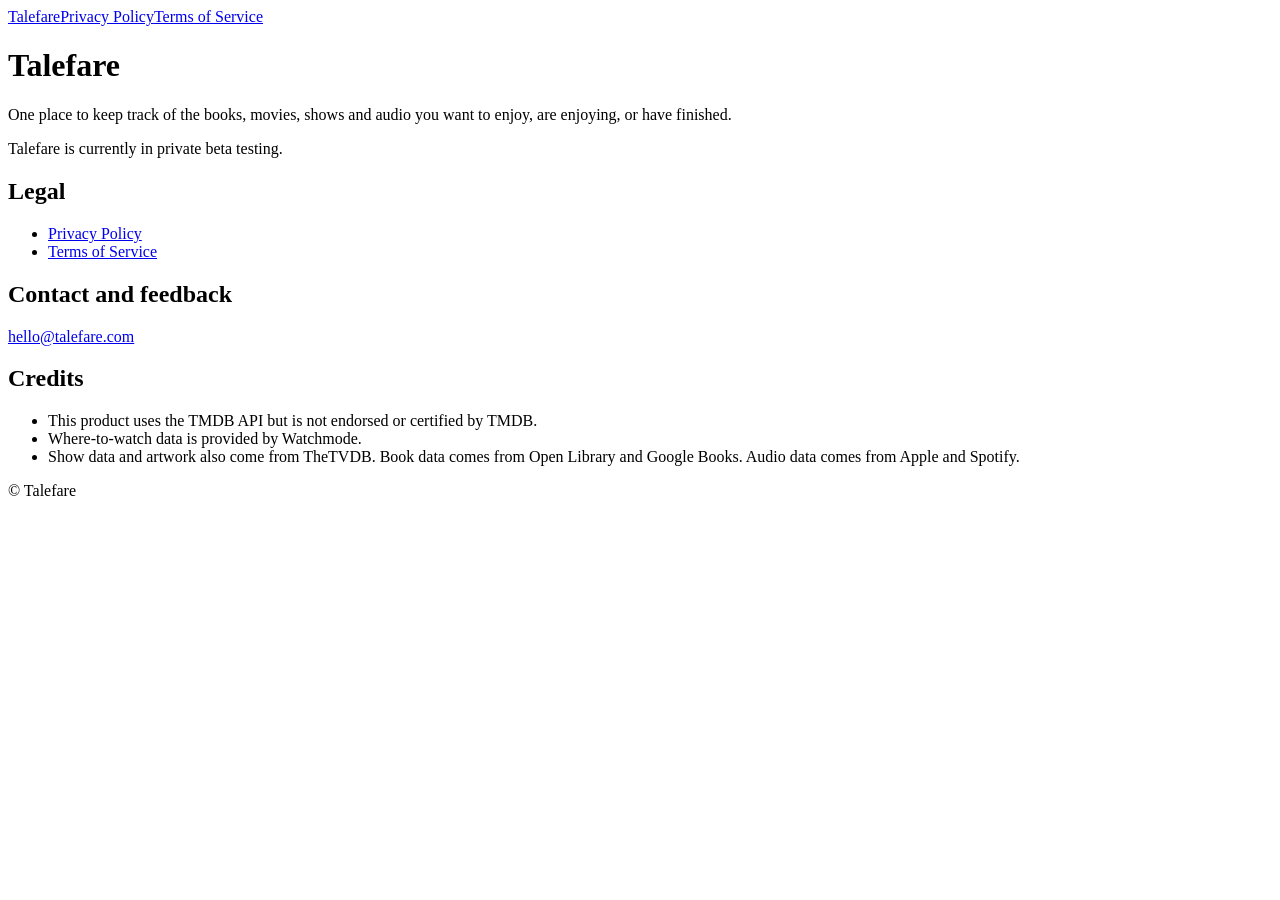
==== index.html @ f4f4b53f "Rename atlas-legal/index.html to index.html" ====
<!doctype html>
<html lang="en">
<head>
<meta charset="utf-8">
<meta name="viewport" content="width=device-width, initial-scale=1">
<title>Talefare</title>
<link rel="stylesheet" href="style.css">
</head>
<body>
<main>
<nav><a href="index.html">Talefare</a><a href="privacy.html">Privacy Policy</a><a href="terms.html">Terms of Service</a></nav>

<h1>Talefare</h1>
<p>One place to keep track of the books, movies, shows and audio you want to enjoy, are enjoying, or have finished.</p>
<p class="muted">Talefare is currently in private beta testing.</p>

<h2>Legal</h2>
<ul>
<li><a href="privacy.html">Privacy Policy</a></li>
<li><a href="terms.html">Terms of Service</a></li>
</ul>

<h2>Contact and feedback</h2>
<p><a href="mailto:hello@talefare.com">hello@talefare.com</a></p>

<h2>Credits</h2>
<ul>
<li>This product uses the TMDB API but is not endorsed or certified by TMDB.</li>
<li>Where-to-watch data is provided by Watchmode.</li>
<li>Show data and artwork also come from TheTVDB. Book data comes from Open Library and Google Books. Audio data comes from Apple and Spotify.</li>
</ul>

<footer class="muted">&copy; Talefare</footer>
</main>
</body>
</html>
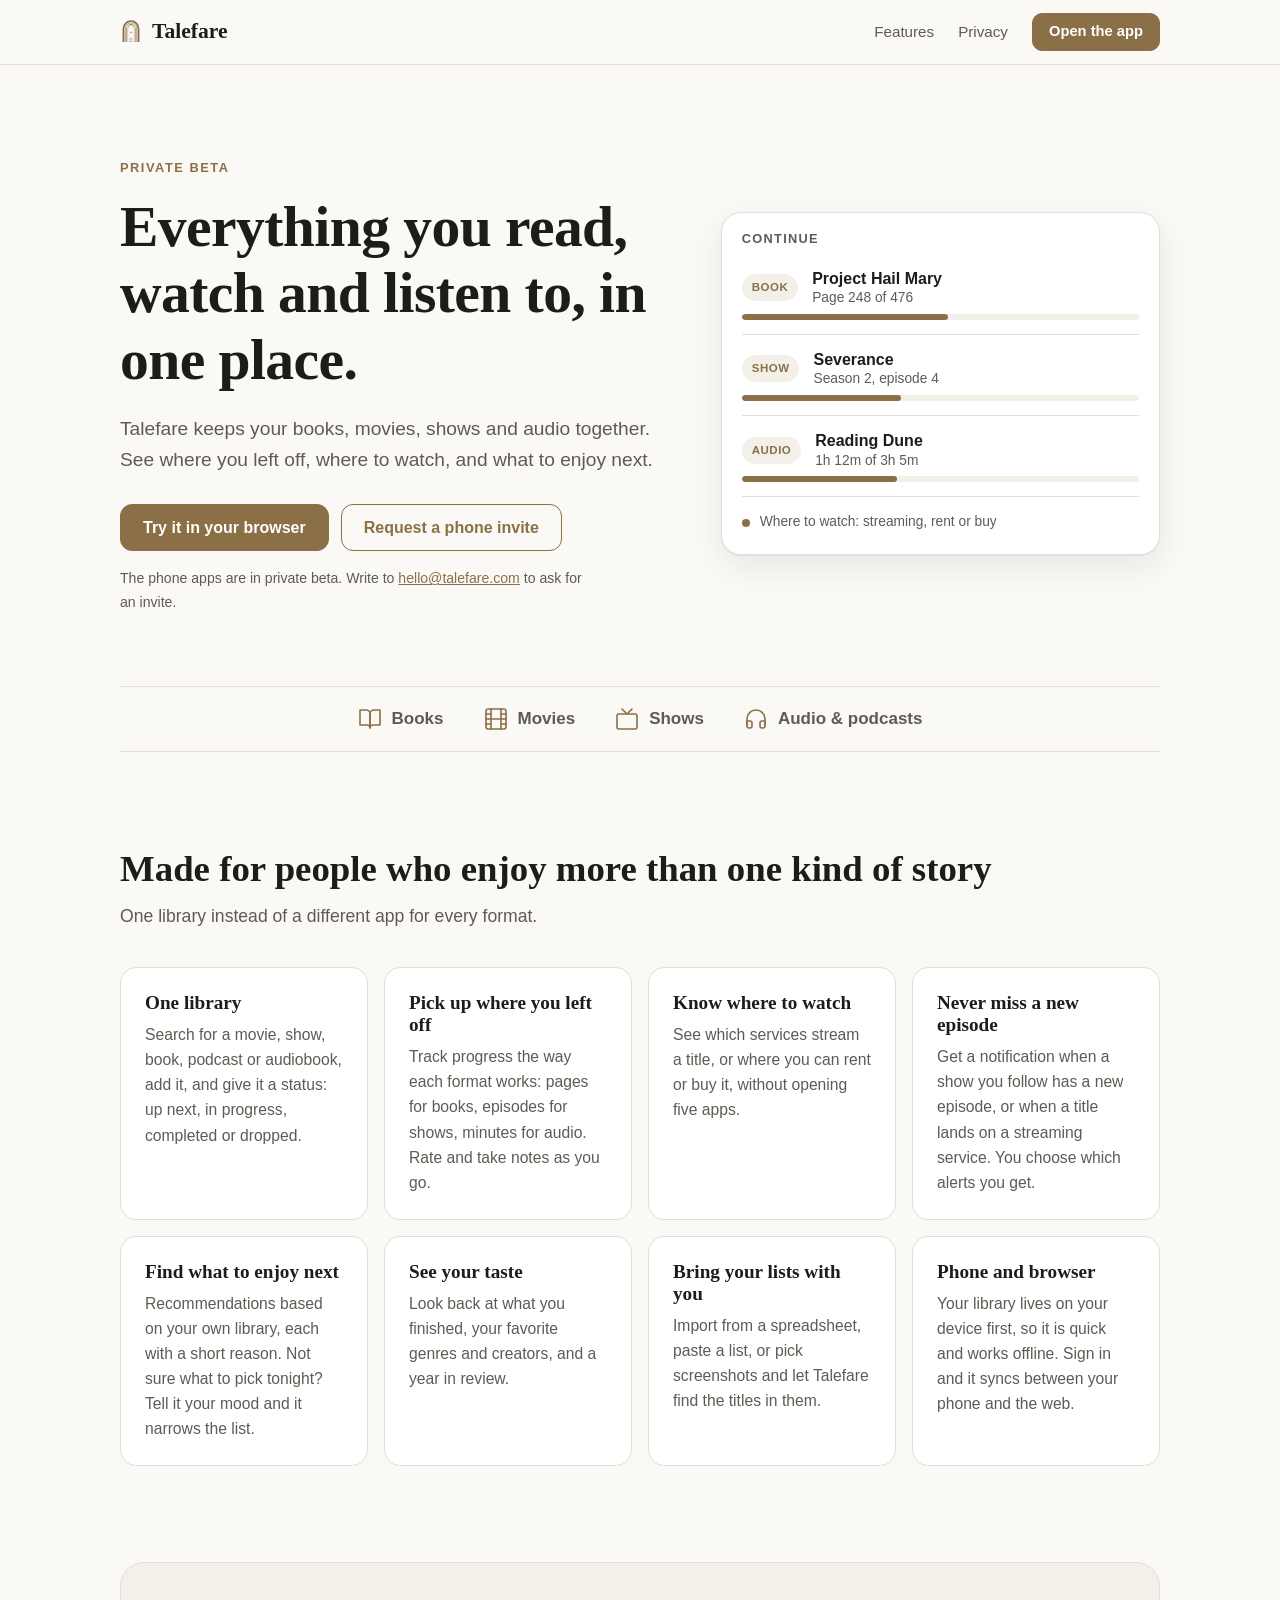
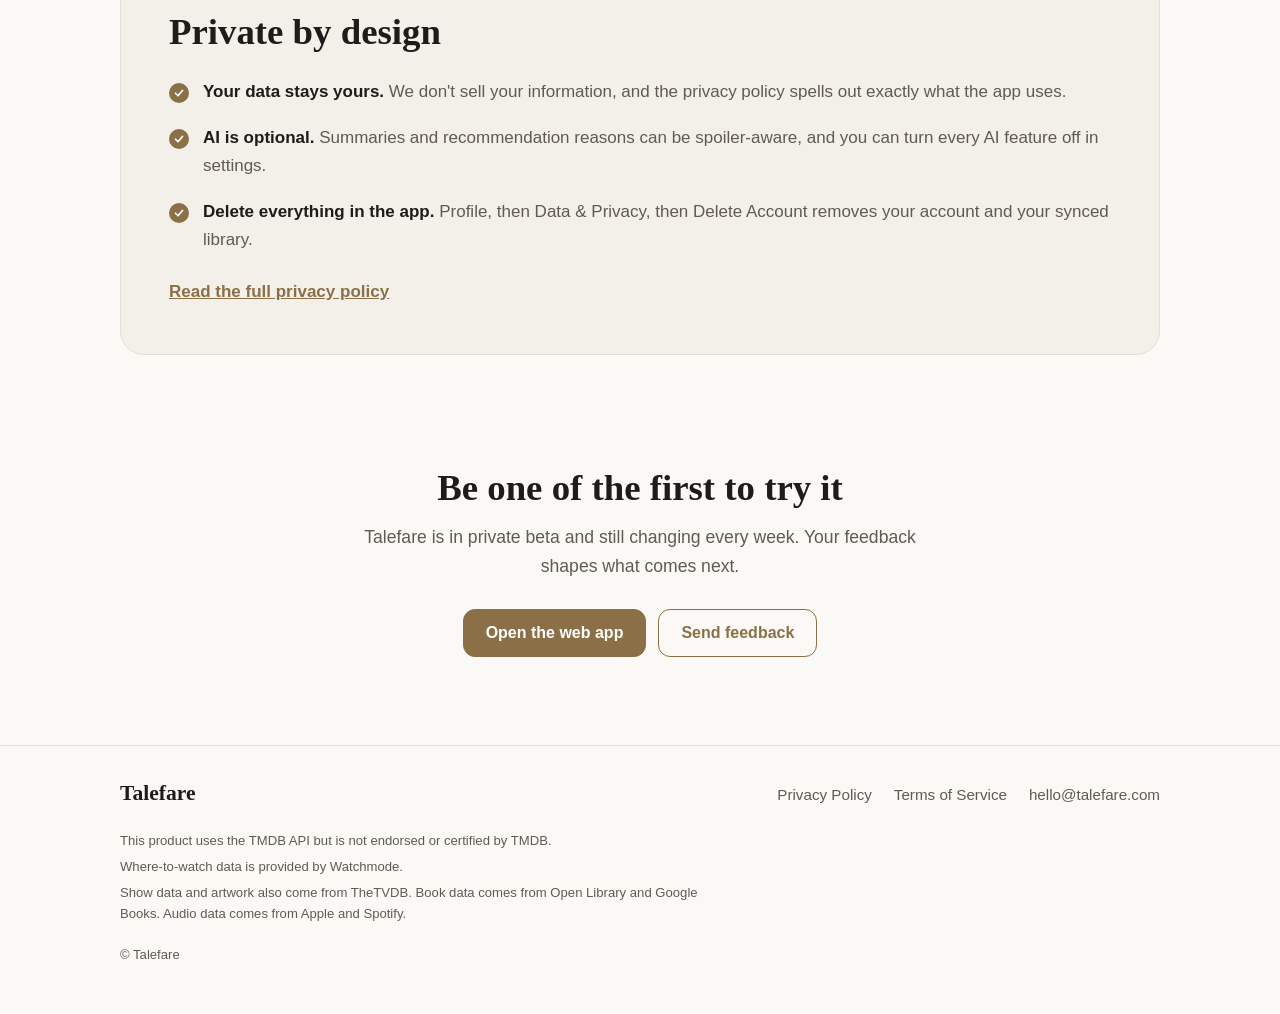
==== commit b7133a9c: "Add the Talefare landing page Replaces the placeholder home page with a real landing page: what Tale" ====
--- a/index.html
+++ b/index.html
@@ -3,34 +3,174 @@
 <head>
 <meta charset="utf-8">
 <meta name="viewport" content="width=device-width, initial-scale=1">
-<title>Talefare</title>
-<link rel="stylesheet" href="style.css">
+<title>Talefare: your books, movies, shows and audio in one place</title>
+<meta name="description" content="Talefare keeps the books, movies, shows and audio you want to enjoy, are enjoying, or have finished in one library, with progress, where to watch, and what to try next.">
+<meta name="theme-color" content="#faf9f6" media="(prefers-color-scheme: light)">
+<meta name="theme-color" content="#141412" media="(prefers-color-scheme: dark)">
+<meta property="og:type" content="website">
+<meta property="og:title" content="Talefare">
+<meta property="og:description" content="One library for the books, movies, shows and audio you love.">
+<meta property="og:url" content="https://talefare.com/">
+<link rel="icon" type="image/png" href="favicon.png">
+<link rel="stylesheet" href="landing.css">
 </head>
 <body>
+
+<header class="site-header">
+  <div class="wrap bar">
+    <a class="brand" href="/" aria-label="Talefare home">
+      <svg class="mark" viewBox="0 0 120 140" fill="currentColor" aria-hidden="true"><path d="M14 125 L14 52 A46 46 0 0 1 106 52 L106 125 L96 125 L96 52 A36 36 0 0 0 24 52 L24 125 Z"/><path d="M27 125 L27 52 A33 33 0 0 1 93 52 L93 125 L90 125 L90 52 A30 30 0 0 0 30 52 L30 125 Z"/><path d="M35 125 L35 52 A25 25 0 0 1 85 52 L85 125 L82 125 L82 52 A22 22 0 0 0 38 52 L38 125 Z"/><path d="M42 125 L42 52 A18 18 0 0 1 78 52 L78 125 L76 125 L76 52 A16 16 0 0 0 44 52 L44 125 Z"/><path d="M60 65 L61.6 70.4 L67 72 L61.6 73.6 L60 79 L58.4 73.6 L53 72 L58.4 70.4 Z"/><rect x="52" y="105" width="16" height="2.4"/><rect x="50" y="112" width="20" height="2.4"/><rect x="48" y="119" width="24" height="2.4"/></svg>
+      <span>Talefare</span>
+    </a>
+    <nav class="top-nav" aria-label="Main">
+      <a class="hide-sm" href="#features">Features</a>
+      <a class="hide-sm" href="#private">Privacy</a>
+      <a class="btn btn-small" href="https://app.talefare.com">Open the app</a>
+    </nav>
+  </div>
+</header>
+
 <main>
-<nav><a href="index.html">Talefare</a><a href="privacy.html">Privacy Policy</a><a href="terms.html">Terms of Service</a></nav>
 
-<h1>Talefare</h1>
-<p>One place to keep track of the books, movies, shows and audio you want to enjoy, are enjoying, or have finished.</p>
-<p class="muted">Talefare is currently in private beta testing.</p>
+  <section class="hero wrap">
+    <div class="hero-copy">
+      <p class="eyebrow">Private beta</p>
+      <h1>Everything you read, watch and listen to, in one place.</h1>
+      <p class="lede">Talefare keeps your books, movies, shows and audio together. See where you left off, where to watch, and what to enjoy next.</p>
+      <div class="cta-row">
+        <a class="btn" href="https://app.talefare.com">Try it in your browser</a>
+        <a class="btn btn-ghost" href="mailto:hello@talefare.com?subject=Talefare%20phone%20beta">Request a phone invite</a>
+      </div>
+      <p class="fineprint">The phone apps are in private beta. Write to <a href="mailto:hello@talefare.com?subject=Talefare%20phone%20beta">hello@talefare.com</a> to ask for an invite.</p>
+    </div>
 
-<h2>Legal</h2>
-<ul>
-<li><a href="privacy.html">Privacy Policy</a></li>
-<li><a href="terms.html">Terms of Service</a></li>
-</ul>
+    <div class="hero-art" aria-hidden="true">
+      <div class="panel">
+        <div class="panel-title">Continue</div>
+        <div class="row">
+          <span class="chip">Book</span>
+          <div class="row-main"><strong>Project Hail Mary</strong><span>Page 248 of 476</span></div>
+          <div class="bar-track"><div class="bar-fill" style="width:52%"></div></div>
+        </div>
+        <div class="row">
+          <span class="chip">Show</span>
+          <div class="row-main"><strong>Severance</strong><span>Season 2, episode 4</span></div>
+          <div class="bar-track"><div class="bar-fill" style="width:40%"></div></div>
+        </div>
+        <div class="row">
+          <span class="chip">Audio</span>
+          <div class="row-main"><strong>Reading Dune</strong><span>1h 12m of 3h 5m</span></div>
+          <div class="bar-track"><div class="bar-fill" style="width:39%"></div></div>
+        </div>
+        <div class="panel-foot">
+          <span class="dot"></span> Where to watch: streaming, rent or buy
+        </div>
+      </div>
+    </div>
+  </section>
 
-<h2>Contact and feedback</h2>
-<p><a href="mailto:hello@talefare.com">hello@talefare.com</a></p>
+  <section class="kinds wrap" aria-label="What you can track">
+    <ul>
+      <li>
+        <svg viewBox="0 0 24 24" fill="none" stroke="currentColor" stroke-width="1.6" stroke-linecap="round" stroke-linejoin="round" aria-hidden="true"><path d="M2 3h6a4 4 0 0 1 4 4v14a3 3 0 0 0-3-3H2z"/><path d="M22 3h-6a4 4 0 0 0-4 4v14a3 3 0 0 1 3-3h7z"/></svg>
+        Books
+      </li>
+      <li>
+        <svg viewBox="0 0 24 24" fill="none" stroke="currentColor" stroke-width="1.6" stroke-linecap="round" stroke-linejoin="round" aria-hidden="true"><rect x="2" y="2" width="20" height="20" rx="2.18" ry="2.18"/><line x1="7" y1="2" x2="7" y2="22"/><line x1="17" y1="2" x2="17" y2="22"/><line x1="2" y1="12" x2="22" y2="12"/><line x1="2" y1="7" x2="7" y2="7"/><line x1="2" y1="17" x2="7" y2="17"/><line x1="17" y1="17" x2="22" y2="17"/><line x1="17" y1="7" x2="22" y2="7"/></svg>
+        Movies
+      </li>
+      <li>
+        <svg viewBox="0 0 24 24" fill="none" stroke="currentColor" stroke-width="1.6" stroke-linecap="round" stroke-linejoin="round" aria-hidden="true"><rect x="2" y="7" width="20" height="15" rx="2" ry="2"/><polyline points="17 2 12 7 7 2"/></svg>
+        Shows
+      </li>
+      <li>
+        <svg viewBox="0 0 24 24" fill="none" stroke="currentColor" stroke-width="1.6" stroke-linecap="round" stroke-linejoin="round" aria-hidden="true"><path d="M3 18v-6a9 9 0 0 1 18 0v6"/><path d="M21 19a2 2 0 0 1-2 2h-1a2 2 0 0 1-2-2v-3a2 2 0 0 1 2-2h3zM3 19a2 2 0 0 0 2 2h1a2 2 0 0 0 2-2v-3a2 2 0 0 0-2-2H3z"/></svg>
+        Audio &amp; podcasts
+      </li>
+    </ul>
+  </section>
 
-<h2>Credits</h2>
-<ul>
-<li>This product uses the TMDB API but is not endorsed or certified by TMDB.</li>
-<li>Where-to-watch data is provided by Watchmode.</li>
-<li>Show data and artwork also come from TheTVDB. Book data comes from Open Library and Google Books. Audio data comes from Apple and Spotify.</li>
-</ul>
+  <section class="features wrap" id="features">
+    <h2>Made for people who enjoy more than one kind of story</h2>
+    <p class="section-lede">One library instead of a different app for every format.</p>
 
-<footer class="muted">&copy; Talefare</footer>
+    <div class="grid">
+      <article class="card">
+        <h3>One library</h3>
+        <p>Search for a movie, show, book, podcast or audiobook, add it, and give it a status: up next, in progress, completed or dropped.</p>
+      </article>
+      <article class="card">
+        <h3>Pick up where you left off</h3>
+        <p>Track progress the way each format works: pages for books, episodes for shows, minutes for audio. Rate and take notes as you go.</p>
+      </article>
+      <article class="card">
+        <h3>Know where to watch</h3>
+        <p>See which services stream a title, or where you can rent or buy it, without opening five apps.</p>
+      </article>
+      <article class="card">
+        <h3>Never miss a new episode</h3>
+        <p>Get a notification when a show you follow has a new episode, or when a title lands on a streaming service. You choose which alerts you get.</p>
+      </article>
+      <article class="card">
+        <h3>Find what to enjoy next</h3>
+        <p>Recommendations based on your own library, each with a short reason. Not sure what to pick tonight? Tell it your mood and it narrows the list.</p>
+      </article>
+      <article class="card">
+        <h3>See your taste</h3>
+        <p>Look back at what you finished, your favorite genres and creators, and a year in review.</p>
+      </article>
+      <article class="card">
+        <h3>Bring your lists with you</h3>
+        <p>Import from a spreadsheet, paste a list, or pick screenshots and let Talefare find the titles in them.</p>
+      </article>
+      <article class="card">
+        <h3>Phone and browser</h3>
+        <p>Your library lives on your device first, so it is quick and works offline. Sign in and it syncs between your phone and the web.</p>
+      </article>
+    </div>
+  </section>
+
+  <section class="private wrap" id="private">
+    <div class="private-inner">
+      <h2>Private by design</h2>
+      <ul class="ticks">
+        <li><strong>Your data stays yours.</strong> We don't sell your information, and the privacy policy spells out exactly what the app uses.</li>
+        <li><strong>AI is optional.</strong> Summaries and recommendation reasons can be spoiler-aware, and you can turn every AI feature off in settings.</li>
+        <li><strong>Delete everything in the app.</strong> Profile, then Data &amp; Privacy, then Delete Account removes your account and your synced library.</li>
+      </ul>
+      <p class="more"><a href="privacy.html">Read the full privacy policy</a></p>
+    </div>
+  </section>
+
+  <section class="closing wrap">
+    <h2>Be one of the first to try it</h2>
+    <p>Talefare is in private beta and still changing every week. Your feedback shapes what comes next.</p>
+    <div class="cta-row center">
+      <a class="btn" href="https://app.talefare.com">Open the web app</a>
+      <a class="btn btn-ghost" href="mailto:hello@talefare.com?subject=Talefare%20feedback">Send feedback</a>
+    </div>
+  </section>
+
 </main>
+
+<footer class="site-footer">
+  <div class="wrap">
+    <div class="foot-top">
+      <a class="brand" href="/" aria-label="Talefare home"><span>Talefare</span></a>
+      <nav aria-label="Footer">
+        <a href="privacy.html">Privacy Policy</a>
+        <a href="terms.html">Terms of Service</a>
+        <a href="mailto:hello@talefare.com">hello@talefare.com</a>
+      </nav>
+    </div>
+    <div class="credits">
+      <p>This product uses the TMDB API but is not endorsed or certified by TMDB.</p>
+      <p>Where-to-watch data is provided by Watchmode.</p>
+      <p>Show data and artwork also come from TheTVDB. Book data comes from Open Library and Google Books. Audio data comes from Apple and Spotify.</p>
+    </div>
+    <p class="copy">&copy; Talefare</p>
+  </div>
+</footer>
+
 </body>
 </html>
--- a/landing.css
+++ b/landing.css
@@ -0,0 +1,145 @@
+/* Talefare landing page. The privacy and terms pages keep using style.css. */
+:root {
+  --bg: #faf9f6;
+  --bg-soft: #f3f0e9;
+  --card: #ffffff;
+  --fg: #1d1c1a;
+  --muted: #5f5b53;
+  --accent: #8b6f47;
+  --accent-ink: #ffffff;
+  --line: #e3dfd6;
+  --shadow: 0 1px 2px rgba(29, 28, 26, .05), 0 12px 32px rgba(29, 28, 26, .08);
+}
+@media (prefers-color-scheme: dark) {
+  :root {
+    --bg: #141412;
+    --bg-soft: #1b1a17;
+    --card: #1f1e1a;
+    --fg: #ecebe6;
+    --muted: #a8a397;
+    --accent: #c4a574;
+    --accent-ink: #141412;
+    --line: #2b2a26;
+    --shadow: 0 1px 2px rgba(0, 0, 0, .4), 0 12px 32px rgba(0, 0, 0, .35);
+  }
+}
+
+* { box-sizing: border-box; }
+html { scroll-behavior: smooth; }
+body {
+  margin: 0;
+  background: var(--bg);
+  color: var(--fg);
+  font: 17px/1.65 -apple-system, "Segoe UI", Roboto, Helvetica, Arial, sans-serif;
+  -webkit-font-smoothing: antialiased;
+}
+a { color: var(--accent); }
+h1, h2, h3 { font-family: Georgia, "Times New Roman", serif; font-weight: 600; line-height: 1.15; margin: 0; }
+p { margin: 0; }
+.wrap { width: 100%; max-width: 1080px; margin: 0 auto; padding: 0 20px; }
+
+/* focus that is visible for keyboard users */
+a:focus-visible, .btn:focus-visible { outline: 3px solid var(--accent); outline-offset: 3px; border-radius: 8px; }
+
+/* header */
+.site-header { border-bottom: 1px solid var(--line); background: var(--bg); position: sticky; top: 0; z-index: 10; }
+.bar { display: flex; align-items: center; justify-content: space-between; height: 64px; }
+.brand { display: inline-flex; align-items: center; gap: 10px; color: var(--fg); text-decoration: none; font: 600 1.35rem/1 Georgia, "Times New Roman", serif; }
+.brand .mark { width: 22px; height: 26px; color: var(--accent); }
+.top-nav { display: flex; align-items: center; gap: 24px; }
+.top-nav a:not(.btn) { color: var(--muted); text-decoration: none; font-size: .95rem; }
+.top-nav a:not(.btn):hover { color: var(--fg); }
+
+/* buttons */
+.btn {
+  display: inline-block; background: var(--accent); color: var(--accent-ink);
+  padding: 13px 22px; border-radius: 12px; text-decoration: none; font-weight: 600; font-size: 1rem; line-height: 1.2;
+  border: 1.5px solid var(--accent); transition: transform .12s ease, opacity .12s ease;
+}
+.btn:hover { opacity: .92; transform: translateY(-1px); }
+.btn-ghost { background: transparent; color: var(--accent); }
+.btn-small { padding: 9px 16px; font-size: .92rem; border-radius: 10px; }
+
+/* hero */
+.hero { display: grid; gap: 48px; padding-top: 64px; padding-bottom: 56px; align-items: center; }
+.eyebrow { display: inline-block; font-size: .8rem; letter-spacing: .12em; text-transform: uppercase; color: var(--accent); font-weight: 700; margin-bottom: 16px; }
+.hero h1 { font-size: clamp(2.3rem, 6vw, 3.6rem); letter-spacing: -.01em; }
+.lede { font-size: 1.2rem; color: var(--muted); margin-top: 20px; max-width: 34em; }
+.cta-row { display: flex; flex-wrap: wrap; gap: 12px; margin-top: 28px; }
+.cta-row.center { justify-content: center; }
+.fineprint { color: var(--muted); font-size: .88rem; margin-top: 16px; max-width: 34em; }
+
+/* illustration panel */
+.panel { background: var(--card); border: 1px solid var(--line); border-radius: 20px; box-shadow: var(--shadow); padding: 20px; max-width: 460px; margin: 0 auto; }
+.panel-title { font: 600 .8rem/1 -apple-system, "Segoe UI", sans-serif; letter-spacing: .1em; text-transform: uppercase; color: var(--muted); margin-bottom: 8px; }
+.row { display: grid; grid-template-columns: auto 1fr; gap: 6px 14px; align-items: center; padding: 14px 0; border-bottom: 1px solid var(--line); }
+.row-main { display: flex; flex-direction: column; line-height: 1.35; }
+.row-main strong { font-size: 1rem; }
+.row-main span { font-size: .86rem; color: var(--muted); }
+.chip { font-size: .72rem; font-weight: 700; letter-spacing: .04em; color: var(--accent); background: var(--bg-soft); border-radius: 999px; padding: 4px 10px; text-transform: uppercase; }
+.bar-track { grid-column: 1 / -1; height: 6px; border-radius: 999px; background: var(--bg-soft); overflow: hidden; }
+.bar-fill { height: 100%; background: var(--accent); border-radius: 999px; }
+.panel-foot { display: flex; align-items: center; gap: 10px; padding-top: 14px; font-size: .86rem; color: var(--muted); }
+.dot { width: 8px; height: 8px; border-radius: 50%; background: var(--accent); flex: none; }
+
+/* media kinds strip */
+.kinds { padding-bottom: 24px; }
+.kinds ul { list-style: none; margin: 0; padding: 18px 0; display: flex; flex-wrap: wrap; justify-content: center; gap: 14px 40px; border-top: 1px solid var(--line); border-bottom: 1px solid var(--line); }
+.kinds li { display: inline-flex; align-items: center; gap: 10px; color: var(--muted); font-weight: 600; }
+.kinds svg { width: 24px; height: 24px; color: var(--accent); }
+
+/* features */
+.features { padding-top: 72px; padding-bottom: 24px; }
+.features h2, .closing h2, .private h2 { font-size: clamp(1.7rem, 4vw, 2.3rem); }
+.section-lede { color: var(--muted); margin-top: 12px; font-size: 1.1rem; }
+.grid { display: grid; gap: 16px; margin-top: 36px; grid-template-columns: 1fr; }
+.card { background: var(--card); border: 1px solid var(--line); border-radius: 16px; padding: 24px; }
+.card h3 { font-size: 1.2rem; margin-bottom: 8px; }
+.card p { color: var(--muted); font-size: .98rem; line-height: 1.6; }
+
+/* privacy */
+.private { padding-top: 72px; padding-bottom: 24px; }
+.private-inner { background: var(--bg-soft); border: 1px solid var(--line); border-radius: 24px; padding: 36px 28px; }
+.ticks { list-style: none; padding: 0; margin: 24px 0 0; display: grid; gap: 18px; }
+.ticks li { position: relative; padding-left: 34px; color: var(--muted); }
+.ticks li strong { color: var(--fg); }
+.ticks li::before {
+  content: ""; position: absolute; left: 0; top: .3em; width: 20px; height: 20px; border-radius: 50%;
+  background: var(--accent) center / 12px no-repeat;
+  background-image: url("data:image/svg+xml;utf8,<svg xmlns='http://www.w3.org/2000/svg' viewBox='0 0 24 24' fill='none' stroke='white' stroke-width='3.5' stroke-linecap='round' stroke-linejoin='round'><polyline points='5 12.5 10 17.5 19 7'/></svg>");
+}
+.more { margin-top: 24px; font-weight: 600; }
+
+/* closing */
+.closing { text-align: center; padding-top: 88px; padding-bottom: 88px; }
+.closing p { color: var(--muted); margin: 14px auto 0; max-width: 32em; font-size: 1.1rem; }
+
+/* footer */
+.site-footer { border-top: 1px solid var(--line); padding: 36px 0 48px; }
+.foot-top { display: flex; flex-wrap: wrap; align-items: center; justify-content: space-between; gap: 16px; }
+.foot-top nav { display: flex; flex-wrap: wrap; gap: 8px 22px; }
+.foot-top nav a { color: var(--muted); text-decoration: none; font-size: .95rem; }
+.foot-top nav a:hover { color: var(--fg); text-decoration: underline; }
+.credits { margin-top: 24px; color: var(--muted); font-size: .82rem; line-height: 1.55; display: grid; gap: 6px; max-width: 46em; }
+.copy { margin-top: 20px; color: var(--muted); font-size: .82rem; }
+
+/* wider screens */
+@media (min-width: 560px) {
+  .grid { grid-template-columns: repeat(2, 1fr); }
+}
+@media (min-width: 900px) {
+  .hero { grid-template-columns: 1.1fr .9fr; gap: 64px; padding-top: 88px; padding-bottom: 72px; }
+  .grid { grid-template-columns: repeat(4, 1fr); }
+  .private-inner { padding: 48px; }
+}
+@media (max-width: 640px) {
+  .hide-sm { display: none; }
+  .hero { padding-top: 40px; }
+  .btn { width: 100%; text-align: center; }
+  .top-nav .btn { width: auto; }
+  .cta-row .btn { width: 100%; }
+}
+@media (prefers-reduced-motion: reduce) {
+  html { scroll-behavior: auto; }
+  .btn { transition: none; }
+}
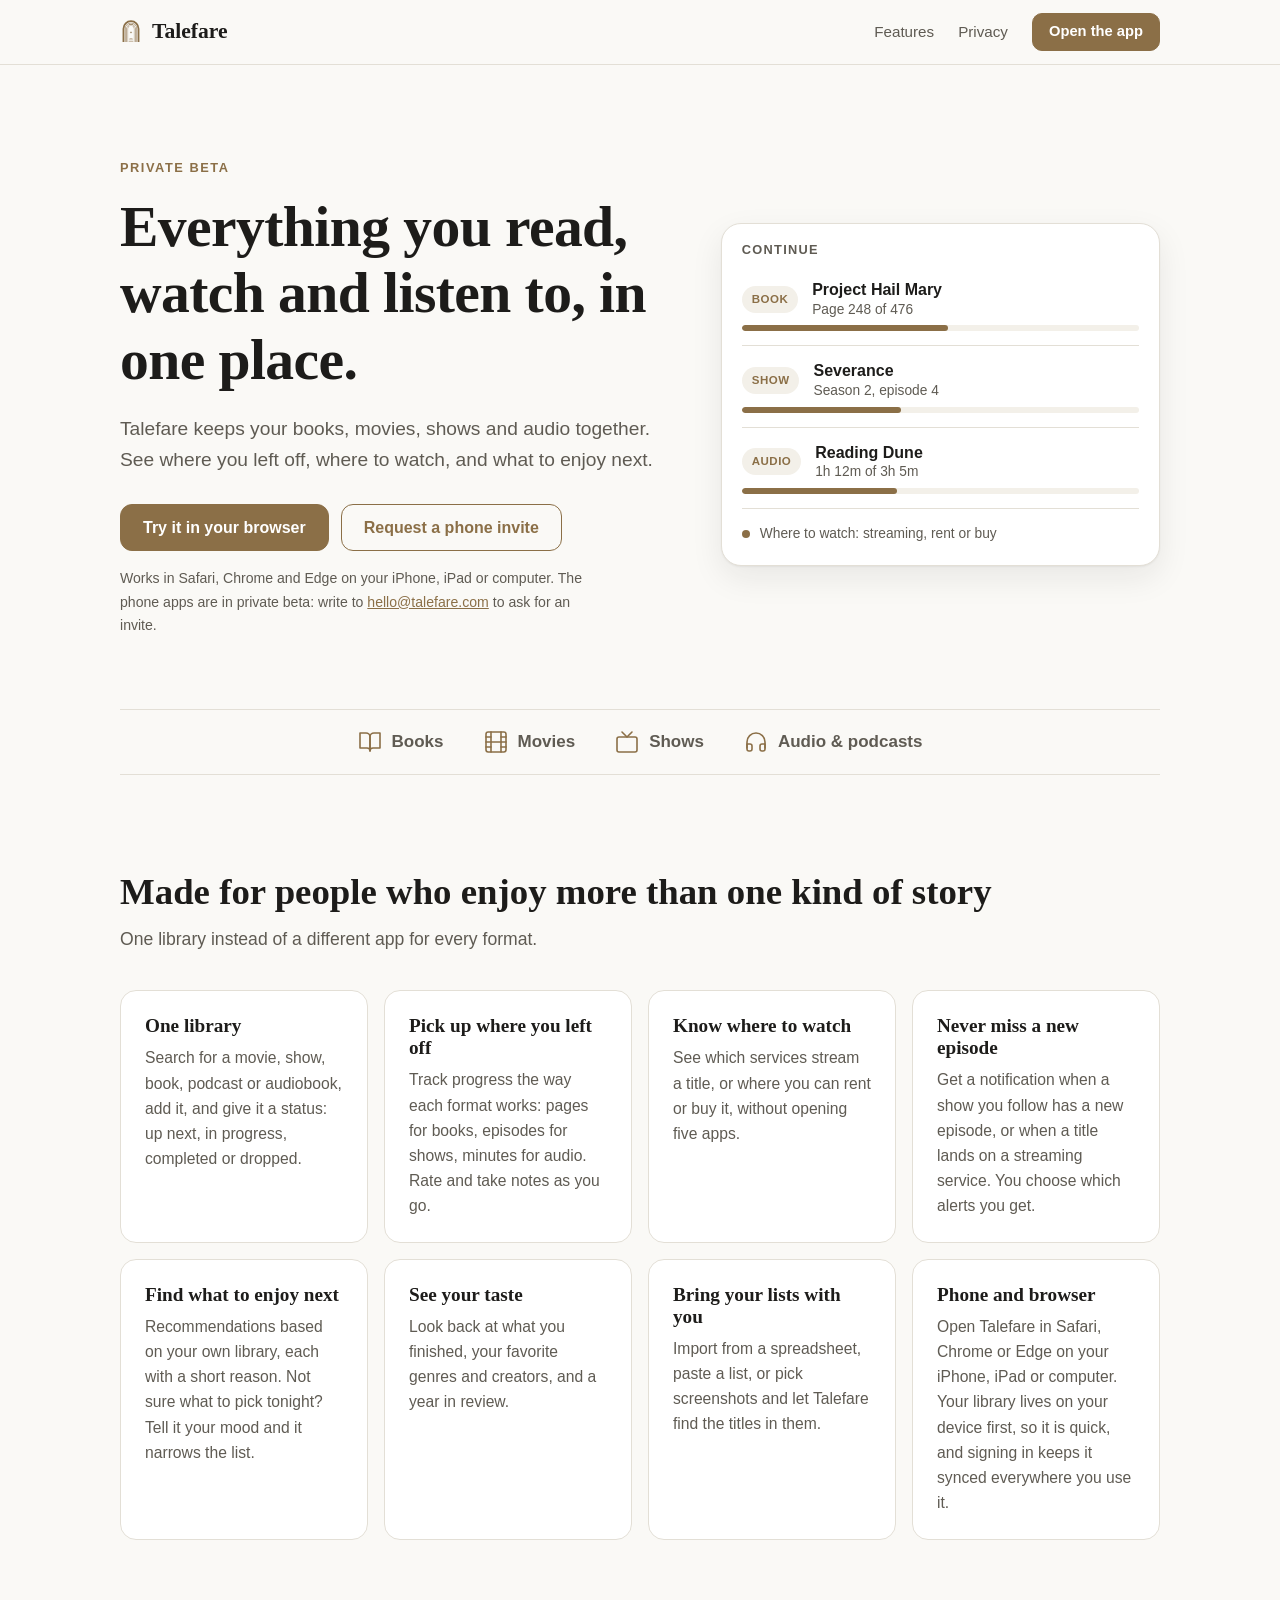
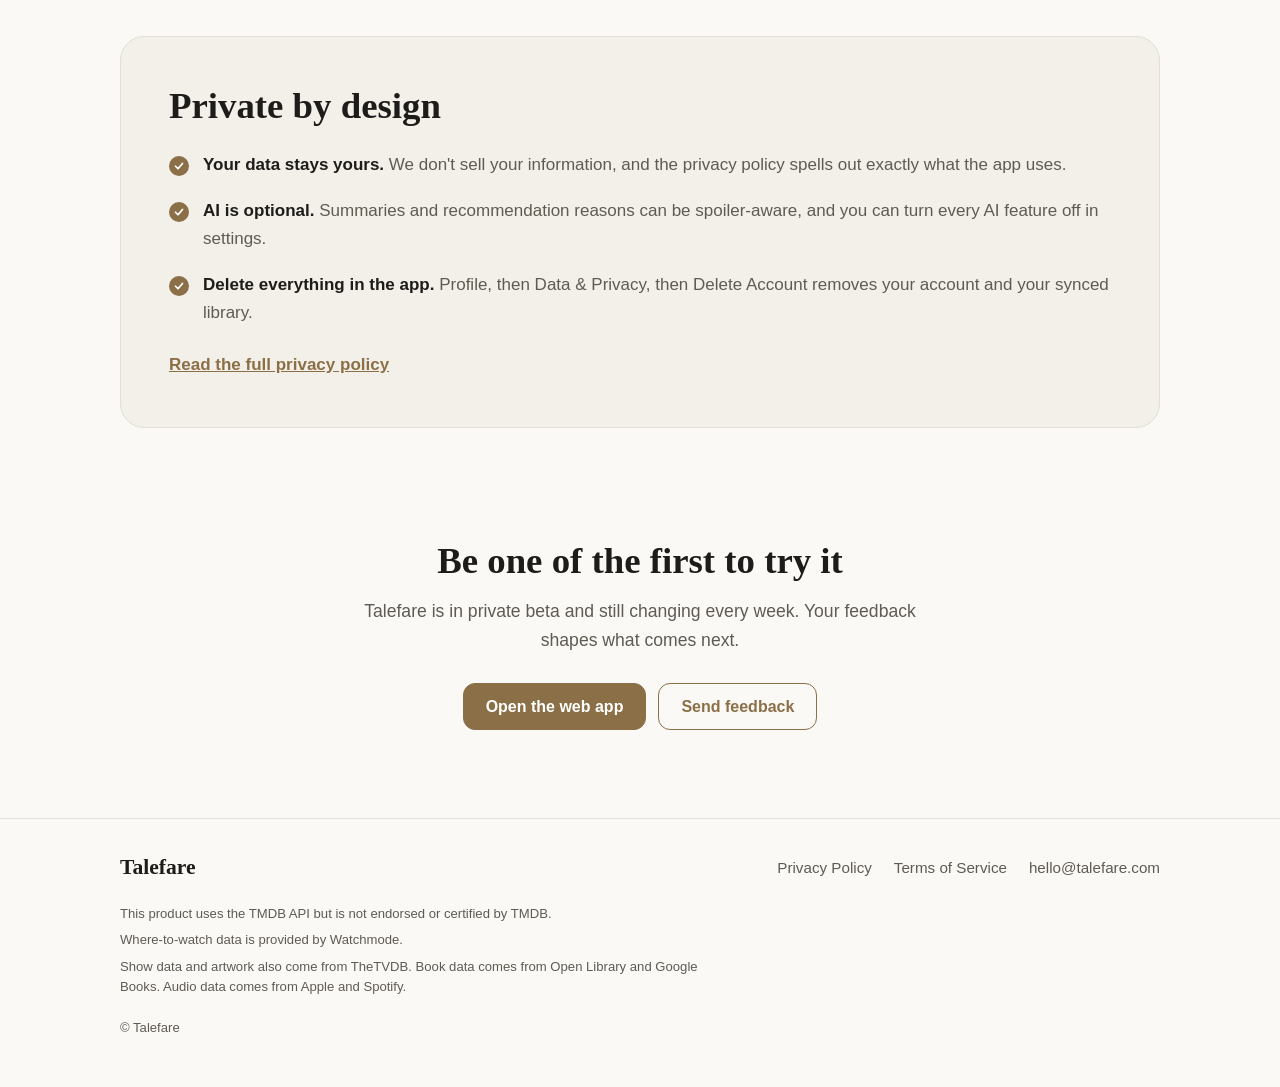
==== commit 14fd38cc: "Say the web app works on iPhone and iPad (Safari, Chrome, Edge) The web app now works in Safari on i" ====
--- a/index.html
+++ b/index.html
@@ -41,7 +41,7 @@
         <a class="btn" href="https://app.talefare.com">Try it in your browser</a>
         <a class="btn btn-ghost" href="mailto:hello@talefare.com?subject=Talefare%20phone%20beta">Request a phone invite</a>
       </div>
-      <p class="fineprint">The phone apps are in private beta. Write to <a href="mailto:hello@talefare.com?subject=Talefare%20phone%20beta">hello@talefare.com</a> to ask for an invite.</p>
+      <p class="fineprint">Works in Safari, Chrome and Edge on your iPhone, iPad or computer. The phone apps are in private beta: write to <a href="mailto:hello@talefare.com?subject=Talefare%20phone%20beta">hello@talefare.com</a> to ask for an invite.</p>
     </div>
 
     <div class="hero-art" aria-hidden="true">
@@ -125,7 +125,7 @@
       </article>
       <article class="card">
         <h3>Phone and browser</h3>
-        <p>Your library lives on your device first, so it is quick and works offline. Sign in and it syncs between your phone and the web.</p>
+        <p>Open Talefare in Safari, Chrome or Edge on your iPhone, iPad or computer. Your library lives on your device first, so it is quick, and signing in keeps it synced everywhere you use it.</p>
       </article>
     </div>
   </section>
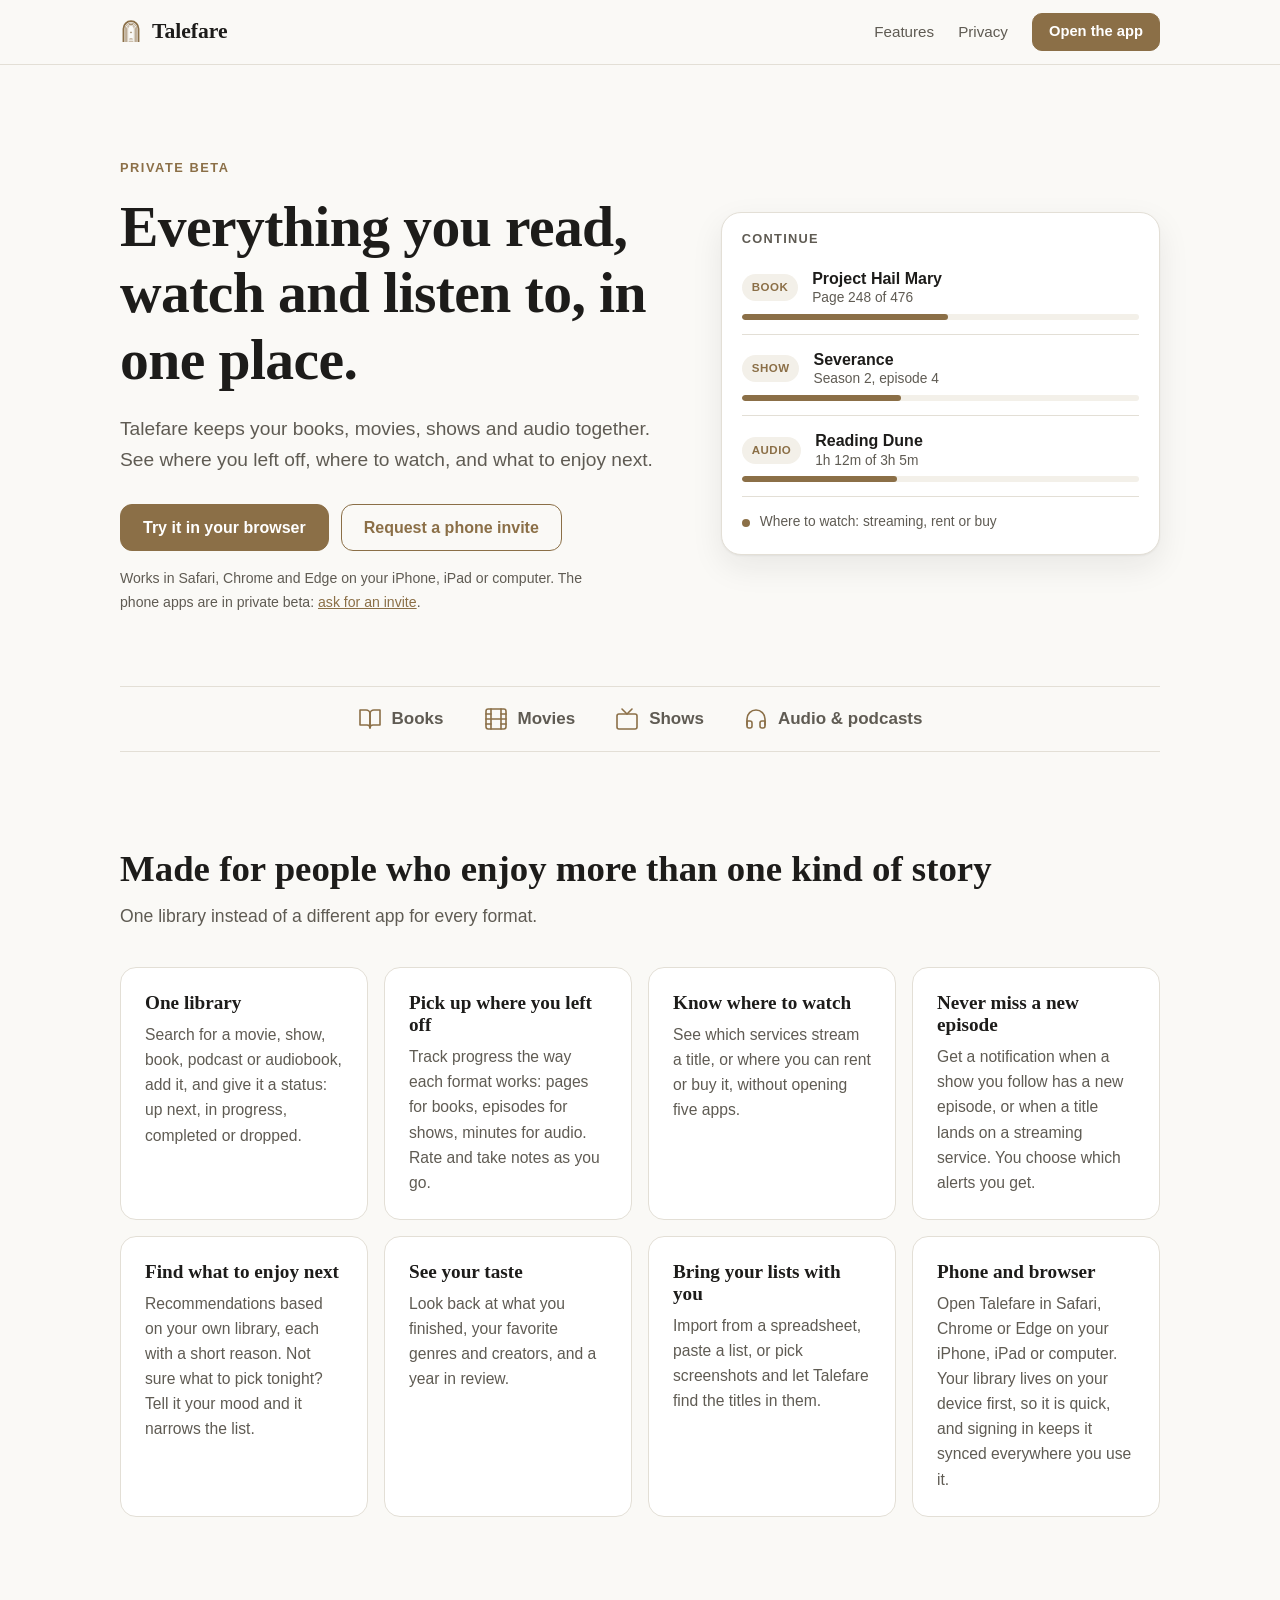
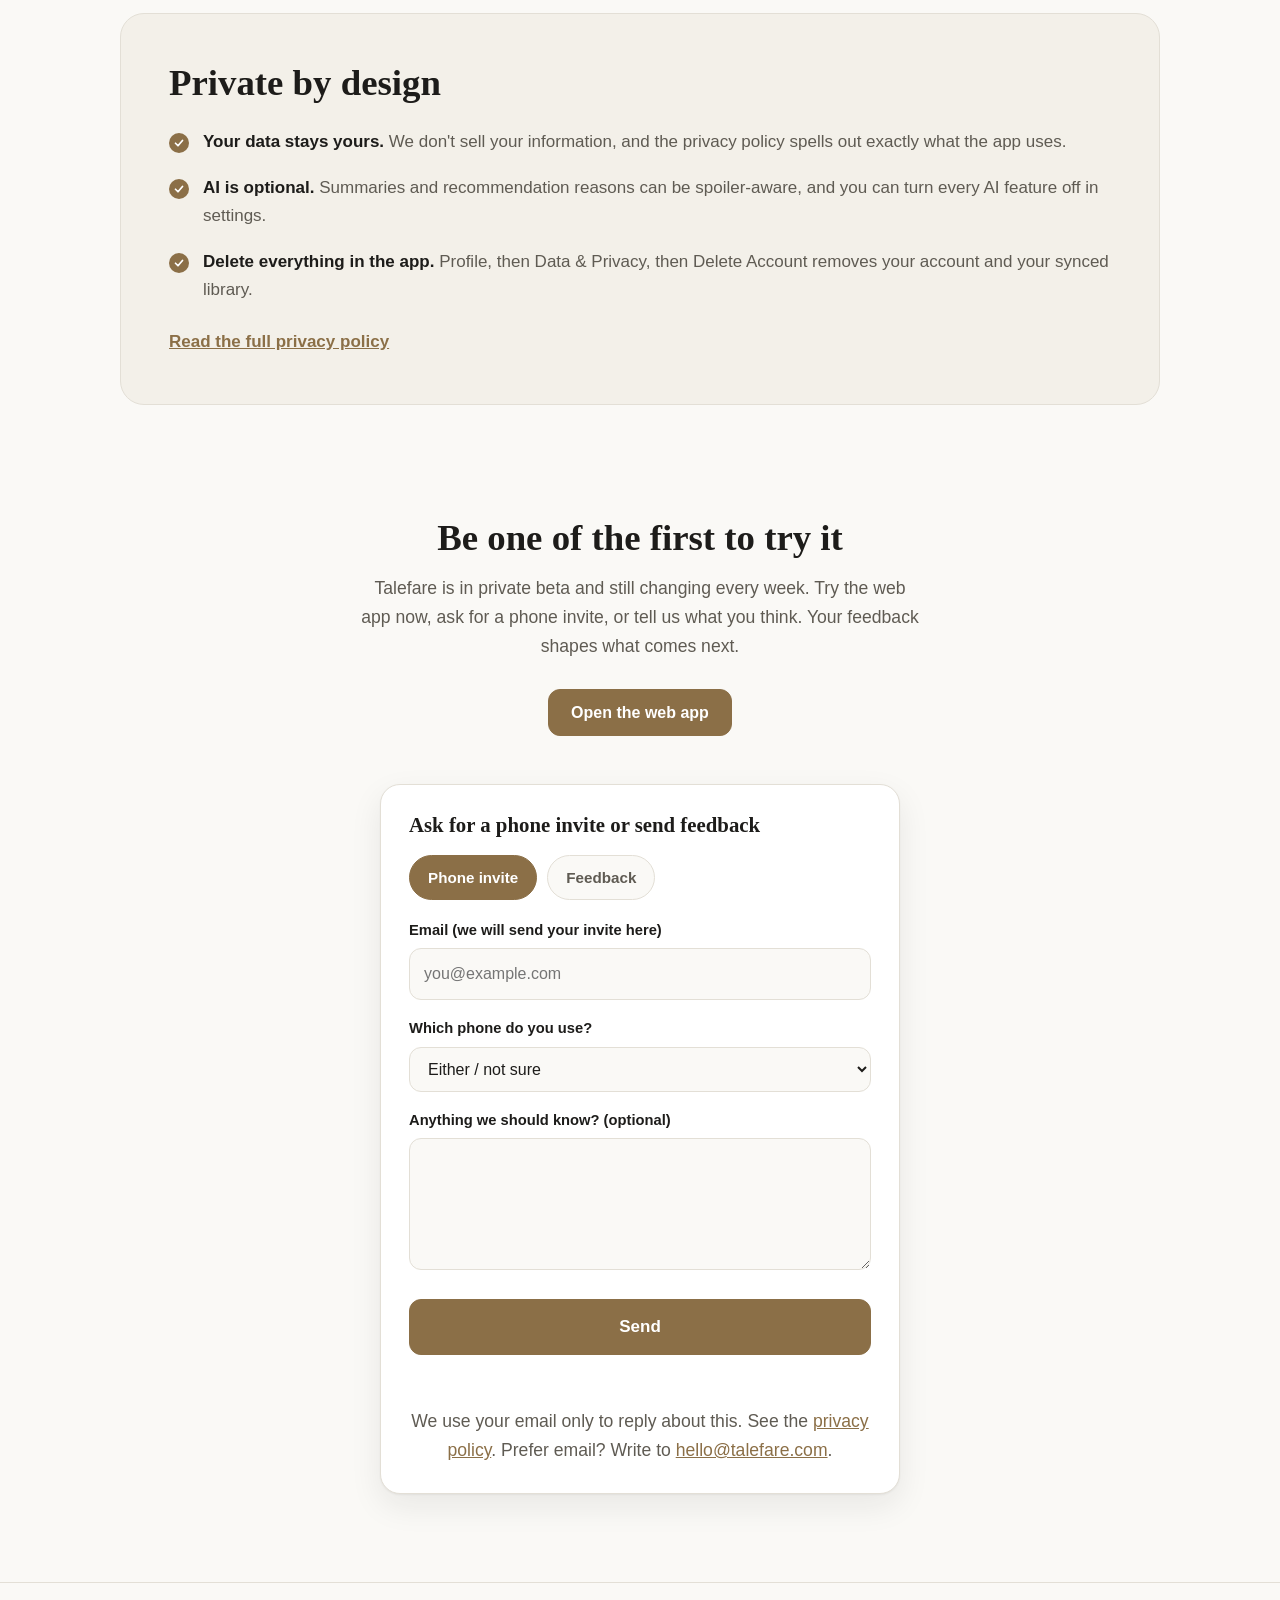
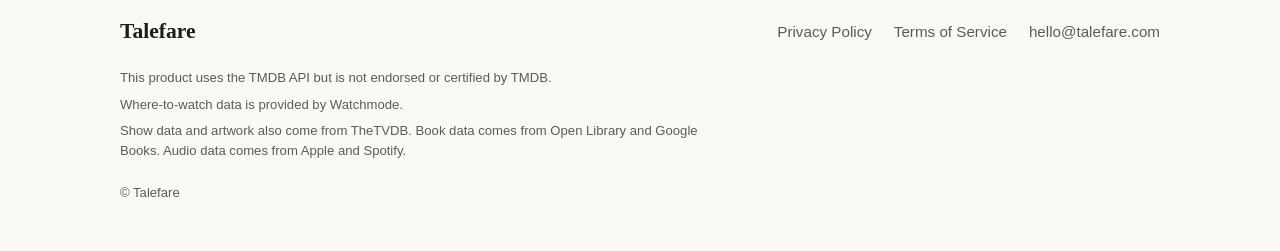
==== commit f2c807d7: "Add the invite/feedback form, share preview image, search files and privacy update - index.html: the" ====
--- a/index.html
+++ b/index.html
@@ -11,8 +11,27 @@
 <meta property="og:title" content="Talefare">
 <meta property="og:description" content="One library for the books, movies, shows and audio you love.">
 <meta property="og:url" content="https://talefare.com/">
+<meta property="og:site_name" content="Talefare">
+<meta property="og:locale" content="en_US">
+<meta property="og:image" content="https://talefare.com/og-image.png">
+<meta property="og:image:width" content="1200">
+<meta property="og:image:height" content="630">
+<meta property="og:image:alt" content="Talefare: everything you read, watch and listen to, in one place.">
+<meta name="twitter:card" content="summary_large_image">
+<meta name="twitter:title" content="Talefare: your books, movies, shows and audio in one place">
+<meta name="twitter:description" content="One library for the books, movies, shows and audio you love. Track progress, see where to watch, and find what to enjoy next.">
+<meta name="twitter:image" content="https://talefare.com/og-image.png">
+<meta name="twitter:image:alt" content="Talefare: everything you read, watch and listen to, in one place.">
+<meta name="robots" content="index, follow">
+<link rel="canonical" href="https://talefare.com/">
 <link rel="icon" type="image/png" href="favicon.png">
 <link rel="stylesheet" href="landing.css">
+<script type="application/ld+json">
+{"@context":"https://schema.org","@graph":[
+  {"@type":"WebSite","@id":"https://talefare.com/#site","url":"https://talefare.com/","name":"Talefare","description":"One library for the books, movies, shows and audio you love."},
+  {"@type":"WebApplication","@id":"https://talefare.com/#app","name":"Talefare","url":"https://app.talefare.com/","description":"Track the books, movies, shows and audio you want to enjoy, are enjoying, or have finished, with progress, where to watch, and recommendations.","applicationCategory":"LifestyleApplication","browserRequirements":"Requires JavaScript. Works in Safari, Chrome and Edge."}
+]}
+</script>
 </head>
 <body>
 
@@ -39,9 +58,9 @@
       <p class="lede">Talefare keeps your books, movies, shows and audio together. See where you left off, where to watch, and what to enjoy next.</p>
       <div class="cta-row">
         <a class="btn" href="https://app.talefare.com">Try it in your browser</a>
-        <a class="btn btn-ghost" href="mailto:hello@talefare.com?subject=Talefare%20phone%20beta">Request a phone invite</a>
-      </div>
-      <p class="fineprint">Works in Safari, Chrome and Edge on your iPhone, iPad or computer. The phone apps are in private beta: write to <a href="mailto:hello@talefare.com?subject=Talefare%20phone%20beta">hello@talefare.com</a> to ask for an invite.</p>
+        <a class="btn btn-ghost" href="#join" data-kind="invite">Request a phone invite</a>
+      </div>
+      <p class="fineprint">Works in Safari, Chrome and Edge on your iPhone, iPad or computer. The phone apps are in private beta: <a href="#join" data-kind="invite">ask for an invite</a>.</p>
     </div>
 
     <div class="hero-art" aria-hidden="true">
@@ -142,13 +161,51 @@
     </div>
   </section>
 
-  <section class="closing wrap">
+  <section class="closing wrap" id="join">
     <h2>Be one of the first to try it</h2>
-    <p>Talefare is in private beta and still changing every week. Your feedback shapes what comes next.</p>
+    <p>Talefare is in private beta and still changing every week. Try the web app now, ask for a phone invite, or tell us what you think. Your feedback shapes what comes next.</p>
     <div class="cta-row center">
       <a class="btn" href="https://app.talefare.com">Open the web app</a>
-      <a class="btn btn-ghost" href="mailto:hello@talefare.com?subject=Talefare%20feedback">Send feedback</a>
-    </div>
+    </div>
+
+    <form class="join" id="join-form" novalidate>
+      <h3>Ask for a phone invite or send feedback</h3>
+
+      <fieldset class="kind-pick">
+        <legend class="sr-only">What is this about?</legend>
+        <label class="pill"><input type="radio" name="kind" value="invite" checked> <span>Phone invite</span></label>
+        <label class="pill"><input type="radio" name="kind" value="feedback"> <span>Feedback</span></label>
+      </fieldset>
+
+      <div class="field">
+        <label for="join-email" id="join-email-label">Email (we will send your invite here)</label>
+        <input id="join-email" name="email" type="email" inputmode="email" autocomplete="email" maxlength="254" placeholder="you@example.com" required>
+      </div>
+
+      <div class="field" id="join-device-field">
+        <label for="join-device">Which phone do you use?</label>
+        <select id="join-device" name="device">
+          <option value="iphone">iPhone</option>
+          <option value="android">Android</option>
+          <option value="either" selected>Either / not sure</option>
+        </select>
+      </div>
+
+      <div class="field">
+        <label for="join-message" id="join-message-label">Anything we should know? (optional)</label>
+        <textarea id="join-message" name="message" rows="4" maxlength="2000"></textarea>
+      </div>
+
+      <!-- Honeypot: real visitors never see this. Bots that fill every field give themselves away. -->
+      <div class="hp" aria-hidden="true">
+        <label>Leave this empty <input type="text" name="website" tabindex="-1" autocomplete="off"></label>
+      </div>
+
+      <button class="btn" type="submit" id="join-submit">Send</button>
+      <p class="form-status" id="join-status" role="status" aria-live="polite"></p>
+      <noscript><p class="form-status">The form needs JavaScript. You can also write to <a href="mailto:hello@talefare.com">hello@talefare.com</a>.</p></noscript>
+      <p class="fineprint">We use your email only to reply about this. See the <a href="privacy.html">privacy policy</a>. Prefer email? Write to <a href="mailto:hello@talefare.com">hello@talefare.com</a>.</p>
+    </form>
   </section>
 
 </main>
@@ -172,5 +229,98 @@
   </div>
 </footer>
 
+<script>
+(function () {
+  var ENDPOINT = 'https://wiinzjkpcktcqzgjhuke.supabase.co/functions/v1/landing-form';
+  var form = document.getElementById('join-form');
+  if (!form) return;
+  var email = document.getElementById('join-email');
+  var message = document.getElementById('join-message');
+  var emailLabel = document.getElementById('join-email-label');
+  var messageLabel = document.getElementById('join-message-label');
+  var deviceField = document.getElementById('join-device-field');
+  var status = document.getElementById('join-status');
+  var button = document.getElementById('join-submit');
+  var sending = false;
+
+  function currentKind() { return form.querySelector('input[name="kind"]:checked').value; }
+
+  function setKind(kind) {
+    var radio = form.querySelector('input[name="kind"][value="' + kind + '"]');
+    if (radio) radio.checked = true;
+    var invite = kind === 'invite';
+    deviceField.hidden = !invite;
+    email.required = invite;
+    message.required = !invite;
+    emailLabel.textContent = invite ? 'Email (we will send your invite here)' : 'Email (optional, only if you want a reply)';
+    messageLabel.textContent = invite ? 'Anything we should know? (optional)' : 'Your feedback';
+    status.textContent = '';
+    status.className = 'form-status';
+  }
+
+  function say(text, isError) {
+    status.textContent = text;
+    status.className = 'form-status ' + (isError ? 'is-error' : 'is-ok');
+  }
+
+  Array.prototype.forEach.call(form.querySelectorAll('input[name="kind"]'), function (r) {
+    r.addEventListener('change', function () { setKind(currentKind()); });
+  });
+
+  // Buttons elsewhere on the page ("Request a phone invite") pick the right tab, then scroll here.
+  Array.prototype.forEach.call(document.querySelectorAll('[data-kind]'), function (el) {
+    el.addEventListener('click', function () {
+      setKind(el.getAttribute('data-kind'));
+      setTimeout(function () { (currentKind() === 'invite' ? email : message).focus({ preventScroll: true }); }, 400);
+    });
+  });
+
+  form.addEventListener('submit', function (event) {
+    event.preventDefault();
+    if (sending) return;
+    if (!form.checkValidity()) { form.reportValidity(); return; }
+
+    var kind = currentKind();
+    var payload = {
+      kind: kind,
+      email: email.value.trim(),
+      device: kind === 'invite' ? form.elements.device.value : '',
+      message: message.value.trim(),
+      website: form.elements.website.value
+    };
+
+    sending = true;
+    button.disabled = true;
+    button.textContent = 'Sending…';
+    status.textContent = '';
+    status.className = 'form-status';
+
+    fetch(ENDPOINT, { method: 'POST', headers: { 'Content-Type': 'application/json' }, body: JSON.stringify(payload) })
+      .then(function (res) {
+        return res.json().catch(function () { return {}; }).then(function (body) { return { ok: res.ok, body: body }; });
+      })
+      .then(function (result) {
+        if (result.ok) {
+          say(kind === 'invite' ? "Thank you, you're on the list. We'll write to that address when your invite is ready." : 'Thank you. Your feedback was sent.', false);
+          email.value = '';
+          message.value = '';
+        } else {
+          say((result.body && result.body.error) || 'Something went wrong. Please try again, or email hello@talefare.com.', true);
+        }
+      })
+      .catch(function () {
+        say('We could not send that. Please check your connection, or email hello@talefare.com.', true);
+      })
+      .then(function () {
+        sending = false;
+        button.disabled = false;
+        button.textContent = 'Send';
+      });
+  });
+
+  setKind('invite');
+})();
+</script>
+
 </body>
 </html>
--- a/landing.css
+++ b/landing.css
@@ -143,3 +143,32 @@
   html { scroll-behavior: auto; }
   .btn { transition: none; }
 }
+
+/* form (invite / feedback) */
+.sr-only { position: absolute; width: 1px; height: 1px; margin: -1px; padding: 0; overflow: hidden; clip: rect(0 0 0 0); white-space: nowrap; border: 0; }
+.hp { position: absolute; left: -9999px; width: 1px; height: 1px; overflow: hidden; }
+.join { text-align: left; max-width: 520px; margin: 48px auto 0; background: var(--card); border: 1px solid var(--line); border-radius: 20px; padding: 28px; box-shadow: var(--shadow); }
+.join h3 { font-size: 1.3rem; margin-bottom: 18px; }
+.kind-pick { border: 0; padding: 0; margin: 0 0 18px; display: flex; flex-wrap: wrap; gap: 10px; }
+.pill { cursor: pointer; }
+.pill input { position: absolute; opacity: 0; pointer-events: none; }
+.pill span { display: inline-block; padding: 9px 18px; border-radius: 999px; border: 1.5px solid var(--line); color: var(--muted); font-weight: 600; font-size: .95rem; background: var(--bg); }
+.pill input:checked + span { border-color: var(--accent); color: var(--accent-ink); background: var(--accent); }
+.pill input:focus-visible + span { outline: 3px solid var(--accent); outline-offset: 3px; }
+.field { margin-bottom: 16px; }
+.field[hidden] { display: none; }
+.field label { display: block; font-size: .92rem; font-weight: 600; margin-bottom: 6px; }
+.field input, .field select, .field textarea {
+  width: 100%; font: inherit; font-size: 1rem; color: var(--fg); background: var(--bg);
+  border: 1.5px solid var(--line); border-radius: 12px; padding: 12px 14px;
+}
+.field textarea { resize: vertical; min-height: 110px; }
+.field input:focus, .field select:focus, .field textarea:focus { outline: 3px solid var(--accent); outline-offset: 1px; border-color: var(--accent); }
+.join .btn { width: 100%; cursor: pointer; font: inherit; font-weight: 600; margin-top: 4px; }
+.join .btn[disabled] { opacity: .6; cursor: default; transform: none; }
+.form-status { min-height: 1.4em; margin: 14px 0 0; font-size: .95rem; text-align: center; color: var(--muted); }
+.form-status.is-ok { color: var(--fg); font-weight: 600; }
+.form-status.is-error { color: #b3261e; font-weight: 600; }
+@media (prefers-color-scheme: dark) { .form-status.is-error { color: #f2b8b5; } }
+.join .fineprint { text-align: center; margin: 14px auto 0; }
+@media (max-width: 640px) { .join { padding: 22px 18px; } }
